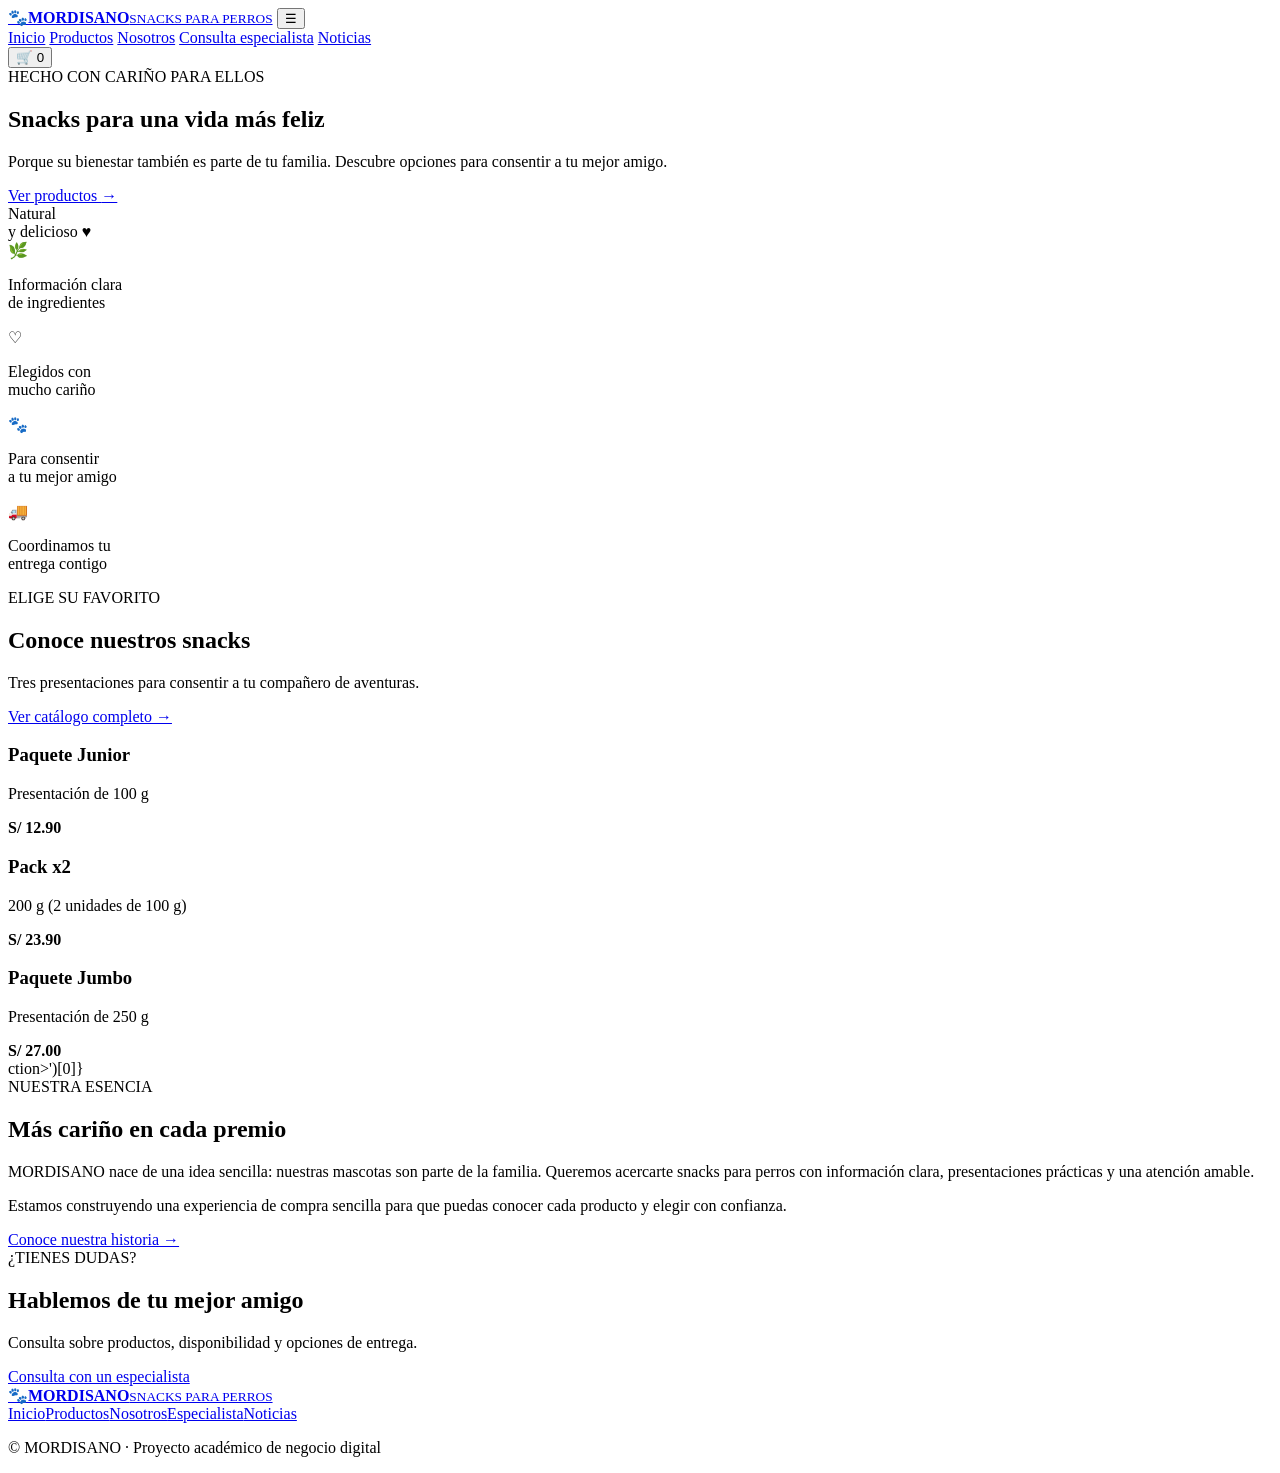
==== index.html @ e6b0bd02 "Rename index[1].html to index.html" ====
<!doctype html><html lang="es"><head><meta charset="utf-8"><meta name="viewport" content="width=device-width, initial-scale=1">
<meta name="description" content="MORDISANO: snacks para perros y una experiencia de compra cercana."><title>Inicio | MORDISANO</title><link rel="stylesheet" href="styles.css"></head><body><header class="site-header">
<a class="brand" href="index.html" aria-label="MORDISANO, inicio"><span class="paw">🐾</span><span><strong>MORDISANO</strong><small>SNACKS PARA PERROS</small></span></a>
<button class="menu-toggle" id="menuToggle" aria-label="Abrir menú" aria-expanded="false">☰</button>
<nav id="mainNav" class="nav">
<a href="index.html" data-page="index.html" target="_blank" rel="noopener">Inicio</a>
<a href="productos.html" data-page="productos.html" target="_blank" rel="noopener">Productos</a>
<a href="nosotros.html" data-page="nosotros.html" target="_blank" rel="noopener">Nosotros</a>
<a href="consultaespecialista.html" data-page="consultaespecialista.html" target="_blank" rel="noopener">Consulta especialista</a>
<a href="noticias.html" data-page="noticias.html" target="_blank" rel="noopener">Noticias</a>
</nav><div class="header-actions"><button class="cart-pill" id="cartButton" aria-label="Ver carrito">🛒 <span id="cartCount">0</span></button></div></header><main><section class="hero" id="inicio"><div class="hero-copy"><span class="eyebrow">HECHO CON CARIÑO PARA ELLOS</span><h1>Snacks para una vida más feliz</h1><p>Porque su bienestar también es parte de tu familia. Descubre opciones para consentir a tu mejor amigo.</p><a class="button" href="productos.html" target="_blank" rel="noopener">Ver productos <span>→</span></a></div><div class="hero-photo" role="img" aria-label="Perro feliz en casa"><span class="photo-note">Natural<br>y delicioso ♥</span></div></section>
<section class="benefits"><div><span>🌿</span><p>Información clara<br>de ingredientes</p></div><div><span>♡</span><p>Elegidos con<br>mucho cariño</p></div><div><span>🐾</span><p>Para consentir<br>a tu mejor amigo</p></div><div><span>🚚</span><p>Coordinamos tu<br>entrega contigo</p></div></section>
<section class="section"><div class="section-heading"><div><span class="eyebrow">ELIGE SU FAVORITO</span><h2>Conoce nuestros snacks</h2><p>Tres presentaciones para consentir a tu compañero de aventuras.</p></div><a class="text-link" href="productos.html" target="_blank" rel="noopener">Ver catálogo completo →</a></div><div class="product-grid">

<article class="product-card">

<div class="product-info">

<h3>Paquete Junior</h3>

<p>Presentación de 100 g</p>

<strong class="price">S/ 12.90</strong>

</div>

</article>

<article class="product-card">

<div class="product-info">

<h3>Pack x2</h3>

<p>200 g (2 unidades de 100 g)</p>

<strong class="price">S/ 23.90</strong>

</div>

</article>

<article class="product-card">

<div class="product-info">

<h3>Paquete Jumbo</h3>

<p>Presentación de 250 g</p>

<strong class="price">S/ 27.00</strong>

</div>

</article>

</div>ction>')[0]}</section>
<section class="about section"><div class="about-photo" role="img" aria-label="Perro descansando cómodamente"></div><div class="about-copy"><span class="eyebrow">NUESTRA ESENCIA</span><h2>Más cariño en cada premio</h2><p>MORDISANO nace de una idea sencilla: nuestras mascotas son parte de la familia. Queremos acercarte snacks para perros con información clara, presentaciones prácticas y una atención amable.</p><p>Estamos construyendo una experiencia de compra sencilla para que puedas conocer cada producto y elegir con confianza.</p><a class="text-link" href="nosotros.html" target="_blank" rel="noopener">Conoce nuestra historia →</a></div></section>
<section class="section contact"><div><span class="eyebrow">¿TIENES DUDAS?</span><h2>Hablemos de tu mejor amigo</h2><p>Consulta sobre productos, disponibilidad y opciones de entrega.</p></div><a class="button whatsapp" href="consultaespecialista.html" target="_blank" rel="noopener">Consulta con un especialista</a></section></main><footer class="footer"><a class="brand footer-brand" href="index.html" target="_blank" rel="noopener"><span class="paw">🐾</span><span><strong>MORDISANO</strong><small>SNACKS PARA PERROS</small></span></a>
<div class="footer-links"><a href="index.html" target="_blank" rel="noopener">Inicio</a><a href="productos.html" target="_blank" rel="noopener">Productos</a><a href="nosotros.html" target="_blank" rel="noopener">Nosotros</a><a href="consultaespecialista.html" target="_blank" rel="noopener">Especialista</a><a href="noticias.html" target="_blank" rel="noopener">Noticias</a></div>
<p>© <span id="year"></span> MORDISANO · Proyecto académico de negocio digital</p></footer><dialog id="cartDialog" class="cart-dialog"><div class="dialog-head"><h2>Tu carrito</h2><button id="closeCart" aria-label="Cerrar carrito">✕</button></div>
<div id="cartItems" class="cart-items"><p>Aún no has agregado productos.</p></div><div class="cart-total"><span>Total</span><strong id="cartTotal">S/ 0.00</strong></div>
<button id="checkoutButton" class="button checkout">Preparar pedido por WhatsApp</button><p class="dialog-note">Este sitio es una demostración académica. El pedido no se procesa ni se cobra automáticamente.</p></dialog><div class="toast" id="toast" role="status" aria-live="polite"></div><script src="script.js"></script><script>document.querySelectorAll('.nav a').forEach(a=>{if(a.dataset.page==='index.html')a.classList.add('active')});</script></body></html>
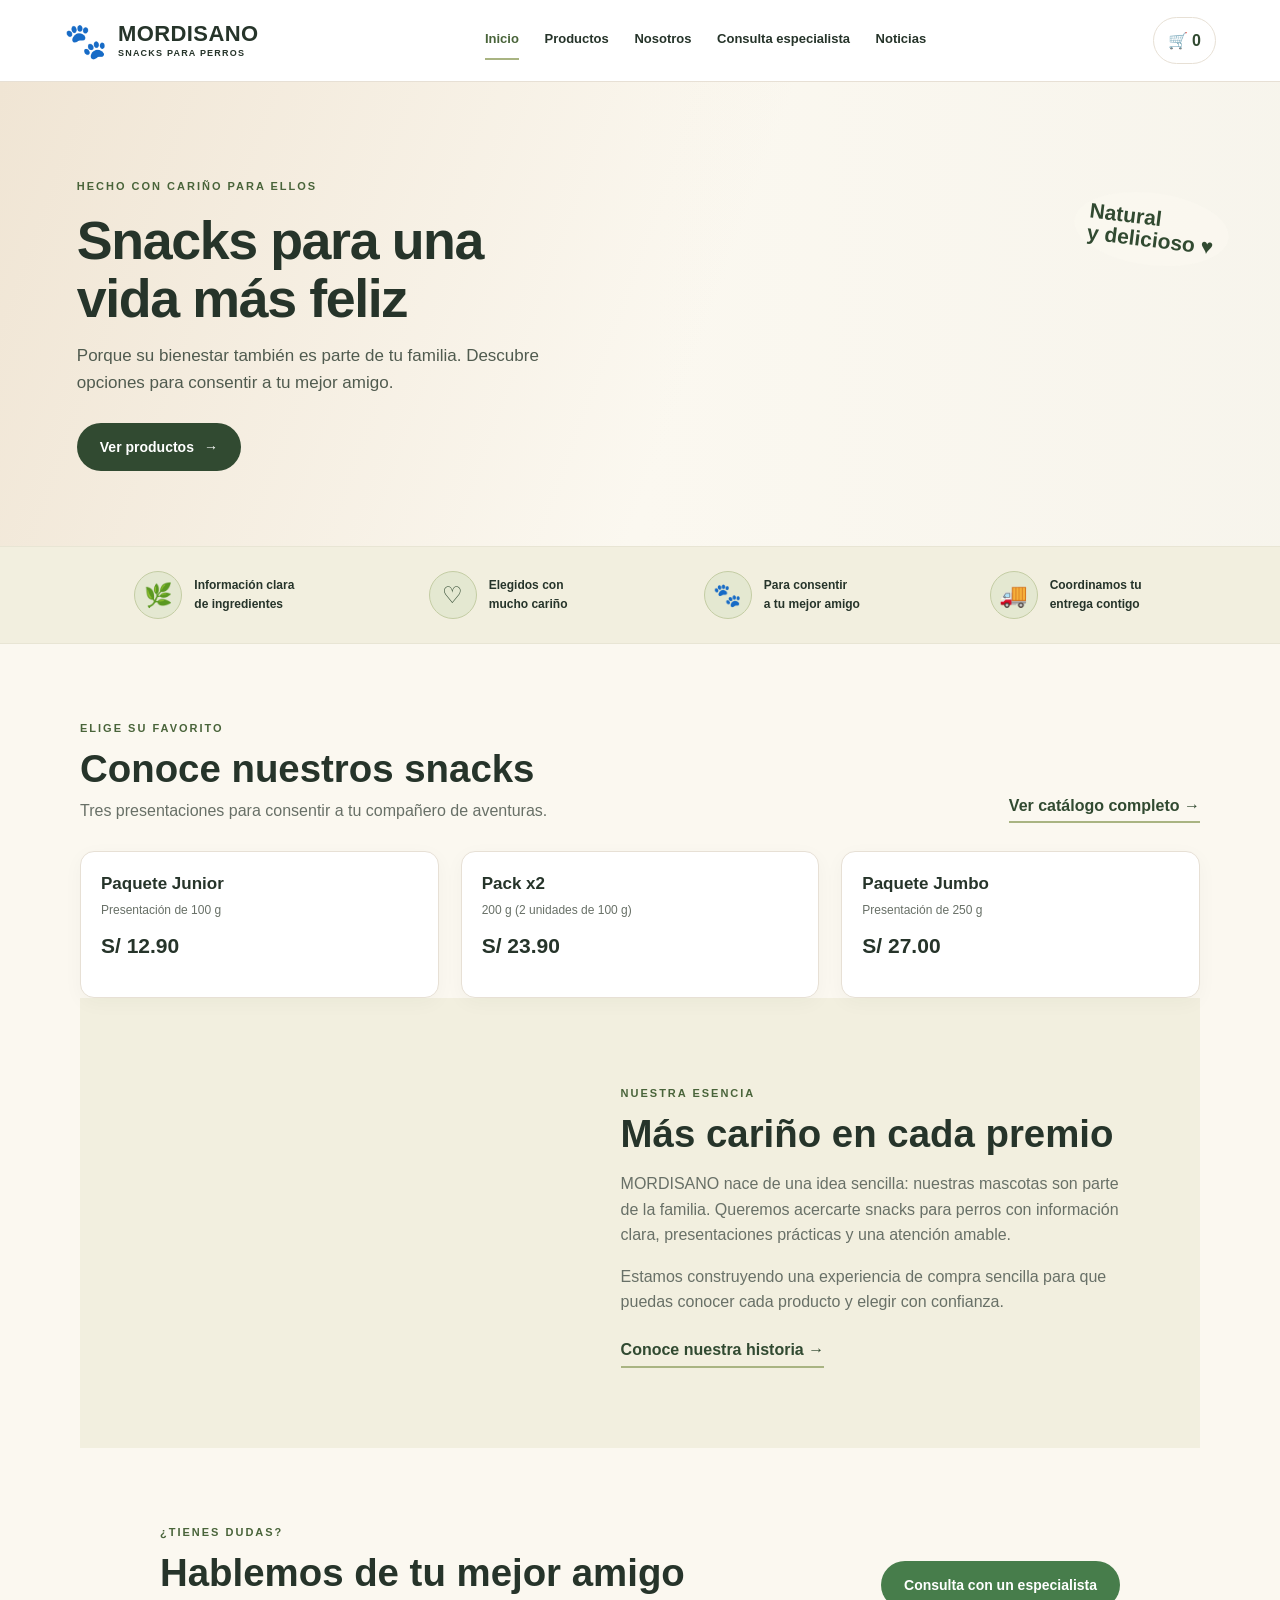
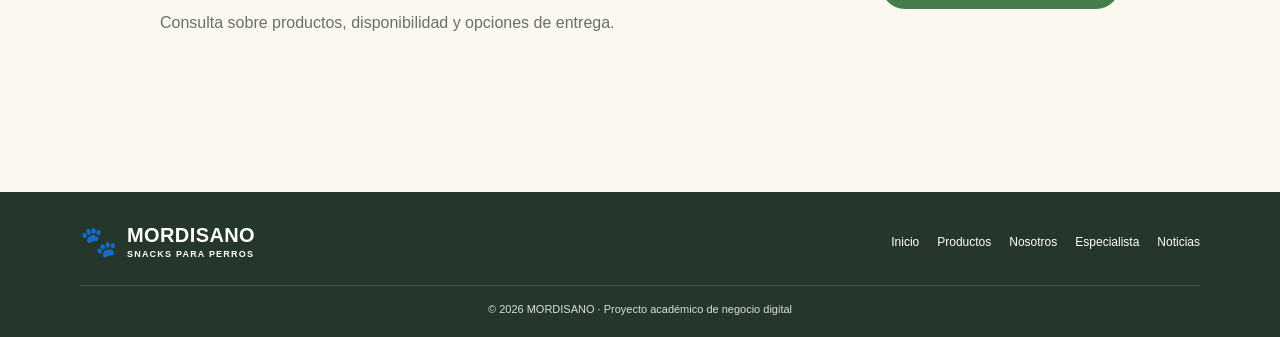
==== commit 917ba911: "Update index.html" ====
--- a/index.html
+++ b/index.html
@@ -54,7 +54,7 @@
 
 </article>
 
-</div>ction>')[0]}</section>
+</div>
 <section class="about section"><div class="about-photo" role="img" aria-label="Perro descansando cómodamente"></div><div class="about-copy"><span class="eyebrow">NUESTRA ESENCIA</span><h2>Más cariño en cada premio</h2><p>MORDISANO nace de una idea sencilla: nuestras mascotas son parte de la familia. Queremos acercarte snacks para perros con información clara, presentaciones prácticas y una atención amable.</p><p>Estamos construyendo una experiencia de compra sencilla para que puedas conocer cada producto y elegir con confianza.</p><a class="text-link" href="nosotros.html" target="_blank" rel="noopener">Conoce nuestra historia →</a></div></section>
 <section class="section contact"><div><span class="eyebrow">¿TIENES DUDAS?</span><h2>Hablemos de tu mejor amigo</h2><p>Consulta sobre productos, disponibilidad y opciones de entrega.</p></div><a class="button whatsapp" href="consultaespecialista.html" target="_blank" rel="noopener">Consulta con un especialista</a></section></main><footer class="footer"><a class="brand footer-brand" href="index.html" target="_blank" rel="noopener"><span class="paw">🐾</span><span><strong>MORDISANO</strong><small>SNACKS PARA PERROS</small></span></a>
 <div class="footer-links"><a href="index.html" target="_blank" rel="noopener">Inicio</a><a href="productos.html" target="_blank" rel="noopener">Productos</a><a href="nosotros.html" target="_blank" rel="noopener">Nosotros</a><a href="consultaespecialista.html" target="_blank" rel="noopener">Especialista</a><a href="noticias.html" target="_blank" rel="noopener">Noticias</a></div>
--- a/styles.css
+++ b/styles.css
@@ -0,0 +1,20 @@
+@import url('https://fonts.googleapis.com/css2?family=DM+Sans:wght@400;500;600;700&family=Nunito:wght@600;700;800;900&display=swap');
+:root{--green:#314a31;--green2:#49643a;--sage:#dfe5cc;--cream:#fbf8f0;--sand:#eee4d4;--ink:#26342a;--muted:#687067;--white:#fff;--line:#e7e0d5;--shadow:0 12px 32px rgba(42,55,38,.09)}
+*{box-sizing:border-box}html{scroll-behavior:smooth}body{margin:0;background:var(--cream);color:var(--ink);font-family:'DM Sans',sans-serif;line-height:1.6}a{color:inherit;text-decoration:none}button,input,textarea,select{font:inherit}button{cursor:pointer}
+.site-header{min-height:82px;display:flex;align-items:center;justify-content:space-between;padding:12px clamp(18px,5vw,76px);gap:22px;background:rgba(255,255,255,.96);border-bottom:1px solid var(--line);position:sticky;top:0;z-index:20;backdrop-filter:blur(12px)}
+.brand{display:flex;align-items:center;gap:10px;min-width:max-content}.paw{font-size:35px;line-height:1}.brand strong{font-family:'Nunito',sans-serif;font-size:22px;letter-spacing:.4px;display:block;line-height:1.15}.brand small{font-size:9px;font-weight:700;letter-spacing:1.2px;display:block}
+.nav{display:flex;align-items:center;gap:clamp(12px,2vw,28px);font-size:13px;font-weight:800}.nav a{padding:8px 0;border-bottom:2px solid transparent}.nav a:hover,.nav a.active{color:var(--green2);border-color:#a9b482}
+.header-actions{display:flex;align-items:center;gap:10px}.cart-pill{border:1px solid var(--line);background:white;border-radius:24px;padding:10px 14px;color:var(--green);font-weight:800;white-space:nowrap}.menu-toggle{display:none;background:none;border:0;font-size:25px;color:var(--green)}
+.hero{display:grid;grid-template-columns:1fr 1fr;min-height:440px;background:linear-gradient(110deg,#f0e5d4,#fbf8f0 55%);overflow:hidden}.hero-copy{padding:clamp(40px,7vw,90px) 5vw clamp(40px,7vw,75px) max(6vw,calc((100vw - 1180px)/2));align-self:center}.eyebrow{font-size:11px;letter-spacing:2px;color:var(--green2);font-weight:900}.hero h1,.page-hero h1{font-family:'Nunito',sans-serif;font-size:clamp(36px,4.2vw,59px);line-height:1.07;letter-spacing:-1.4px;margin:15px 0}.hero p{font-size:17px;color:#505b4f;max-width:480px;margin:0 0 26px}.hero-photo{min-height:390px;background:linear-gradient(90deg,rgba(251,248,240,.05),rgba(49,74,49,.02)),url('https://images.unsplash.com/photo-1552056635-6f4f1a3c4c1a?auto=format&fit=crop&w=1200&q=85') center 42%/cover;position:relative}.photo-note{position:absolute;right:8%;top:24%;font-family:'Nunito',sans-serif;font-size:21px;font-weight:900;line-height:1.05;transform:rotate(7deg);color:var(--green);background:#fbf8f0d9;padding:14px;border-radius:50%}
+.button{display:inline-flex;align-items:center;justify-content:center;gap:10px;background:var(--green);color:white;border:0;border-radius:28px;padding:13px 23px;font-size:14px;font-weight:800;transition:transform .2s,background .2s}.button:hover{background:#49643a;transform:translateY(-2px)}.button.secondary{background:#e7ebd8;color:var(--green)}.button.whatsapp{background:#477d4b}
+.benefits{display:grid;grid-template-columns:repeat(4,1fr);gap:15px;padding:24px max(5vw,calc((100vw - 1120px)/2));background:#f2efdf;border-block:1px solid #e8e5d4}.benefits div{display:flex;align-items:center;justify-content:center;gap:12px}.benefits span{display:grid;place-items:center;flex:0 0 48px;height:48px;border:1px solid #c4cda4;background:#e4e8d1;border-radius:50%;font-size:23px;color:var(--green)}.benefits p{font-size:12px;font-weight:800;margin:0}
+.section{padding:70px max(5vw,calc((100vw - 1120px)/2))}.section-heading{display:flex;justify-content:space-between;align-items:end;margin-bottom:28px;gap:20px}.section h2,.content h2{font-family:'Nunito',sans-serif;font-size:clamp(29px,3vw,39px);line-height:1.1;margin:8px 0}.section-heading p,.muted{color:var(--muted);margin:8px 0 0}.product-grid{display:grid;grid-template-columns:repeat(3,minmax(0,1fr));gap:22px}.product-card,.info-card,.article-card{border:1px solid var(--line);background:white;border-radius:14px;overflow:hidden;box-shadow:0 5px 20px rgba(42,55,38,.035)}.product-card{transition:transform .2s,box-shadow .2s}.product-card:hover{transform:translateY(-4px);box-shadow:var(--shadow)}.product-image{height:235px;background:linear-gradient(145deg,#f1e8db,#faf7f0);display:flex;align-items:center;justify-content:center;position:relative;overflow:hidden}.tag{position:absolute;top:15px;right:15px;background:#a9b482;color:#243b27;border-radius:15px;padding:5px 10px;font-size:9px;font-weight:900;letter-spacing:.8px}
+.pack{width:132px;height:166px;background:linear-gradient(110deg,#c7a77c,#f0d9b1 18%,#d9bc91 75%,#b89465);border:1px solid #b99b72;border-radius:8px 8px 12px 12px;box-shadow:8px 12px 18px #65553b24;display:flex;align-items:center;flex-direction:column;padding:20px 8px 10px;position:relative;color:#31432d;transform:rotate(-2deg)}.pack:before{content:"";position:absolute;top:8px;left:0;right:0;border-top:2px solid #b79a70;border-bottom:1px solid #b79a70;height:4px}.pack-paw{font-size:19px}.pack b{font-family:'Nunito',sans-serif;font-size:12px;letter-spacing:.4px}.pack small{font-size:5px;letter-spacing:.5px}.pack-label{margin-top:18px;background:#465a37;color:#fff;font-size:9px;font-weight:800;letter-spacing:1px;text-align:center;padding:7px 12px;border-radius:3px}.two-packs{display:flex;align-items:center;gap:6px}.small-pack{transform:scale(.88) rotate(-4deg)}.small-pack:nth-child(2){transform:scale(.88) rotate(4deg)}.small-pack .pack-label{display:none}.product-info{padding:18px 20px 20px}.product-info h3{font-size:17px;margin:0;font-weight:900}.product-info p{font-size:12px;color:var(--muted);margin:3px 0 9px}.price{font-size:21px;display:block;margin-bottom:15px}.add-to-cart{width:100%;padding:12px;font-size:12px}.notice{font-size:11px;color:var(--muted);margin:18px 0 0}
+.about{display:grid;grid-template-columns:.9fr 1.1fr;gap:52px;align-items:center;background:#f2efdf}.about-photo{min-height:310px;border-radius:16px;background:url('https://images.unsplash.com/photo-1534361960057-19889db9621e?auto=format&fit=crop&w=900&q=85') center/cover}.about-copy p{color:var(--muted);margin-bottom:14px}.text-link{display:inline-block;margin-top:8px;color:var(--green);font-weight:900;border-bottom:2px solid #a9b482;padding-bottom:3px}
+.contact{display:flex;align-items:center;justify-content:space-between;gap:30px}.contact p{color:var(--muted);max-width:540px}.footer{background:#24372a;color:white;padding:32px max(5vw,calc((100vw - 1120px)/2)) 18px;display:grid;grid-template-columns:1fr 1fr;gap:24px;align-items:center}.footer-brand .paw{font-size:30px}.footer-brand strong{font-size:20px}.footer-links{display:flex;justify-content:flex-end;gap:18px;flex-wrap:wrap;font-size:12px}.footer>p{grid-column:1/-1;text-align:center;border-top:1px solid #ffffff24;padding-top:15px;margin:0;color:#d9e0d6;font-size:11px}
+.page-hero{padding:65px max(5vw,calc((100vw - 1120px)/2));background:linear-gradient(110deg,#f0e5d4,#fbf8f0)}.page-hero h1{font-size:clamp(34px,4vw,48px);max-width:760px}.page-hero p{max-width:720px;color:var(--muted);margin-bottom:0}.content{padding:55px max(5vw,calc((100vw - 1120px)/2))}.content p{color:var(--muted)}.two-col{display:grid;grid-template-columns:1fr 1fr;gap:28px;align-items:center}.info-card{padding:25px}.info-card h3{font-family:'Nunito',sans-serif;margin:0 0 8px;font-size:21px}.detail-list{padding-left:20px;color:var(--muted)}.detail-list li{margin:8px 0}.article-grid{display:grid;grid-template-columns:repeat(3,1fr);gap:20px}.article-card{padding:22px}.article-card .article-icon{font-size:28px}.article-card h3{font-family:'Nunito',sans-serif;line-height:1.2}.article-card p{font-size:14px}.label-note{display:inline-block;background:#edf0e2;color:var(--green);font-size:10px;font-weight:900;letter-spacing:1px;padding:5px 9px;border-radius:20px}
+.form-grid{display:grid;grid-template-columns:1fr 1fr;gap:15px}.field{display:flex;flex-direction:column;gap:6px}.field.full{grid-column:1/-1}.field label{font-size:13px;font-weight:800}.field input,.field textarea,.field select{border:1px solid var(--line);border-radius:9px;background:white;padding:12px;color:var(--ink);width:100%}.field textarea{min-height:120px;resize:vertical}.faq details{background:white;border:1px solid var(--line);border-radius:10px;padding:15px 18px;margin:10px 0}.faq summary{font-weight:800;cursor:pointer}.faq details p{margin-bottom:0}
+.cart-dialog{border:0;border-radius:18px;padding:25px;width:min(460px,calc(100% - 28px));box-shadow:0 20px 80px #0004;color:var(--ink)}.cart-dialog::backdrop{background:#17231999;backdrop-filter:blur(3px)}.dialog-head{display:flex;align-items:center;justify-content:space-between}.dialog-head h2{font-family:'Nunito',sans-serif;margin:0}.dialog-head button{border:0;background:var(--sage);border-radius:50%;width:34px;height:34px}.cart-items{padding:12px 0}.cart-row{display:flex;justify-content:space-between;gap:12px;padding:10px 0;border-bottom:1px solid var(--line);font-size:14px}.cart-row button{border:0;background:none;color:#9c4c37}.cart-total{display:flex;justify-content:space-between;border-top:1px solid var(--line);padding:17px 0;font-size:18px}.checkout{width:100%}.dialog-note{font-size:11px;color:var(--muted);margin-bottom:0}.toast{position:fixed;bottom:20px;left:50%;transform:translate(-50%,20px);background:var(--green);color:white;border-radius:30px;padding:11px 20px;font-size:13px;opacity:0;pointer-events:none;transition:.25s;z-index:30}.toast.show{opacity:1;transform:translate(-50%,0)}
+@media(max-width:900px){.site-header{gap:12px}.nav{gap:11px;font-size:12px}.brand strong{font-size:19px}.cart-pill{padding:9px 11px}.product-grid,.article-grid{grid-template-columns:repeat(2,minmax(0,1fr))}}
+@media(max-width:760px){.site-header{min-height:70px;padding:8px 16px;gap:10px}.brand strong{font-size:18px}.brand small{font-size:8px}.paw{font-size:29px}.menu-toggle{display:block;margin-left:auto}.nav{display:none;position:absolute;top:69px;left:0;right:0;background:white;padding:18px 22px 22px;box-shadow:0 12px 20px #0001;flex-direction:column;align-items:stretch;gap:8px;font-size:14px}.nav.open{display:flex}.nav a{padding:8px 0}.cart-pill{padding:8px 10px;font-size:12px}.hero{grid-template-columns:1fr}.hero-copy{padding:42px 24px 30px}.hero h1{font-size:40px}.hero p{font-size:16px}.hero-photo{min-height:260px;background-position:center 40%}.photo-note{top:12%;right:6%;font-size:16px}.benefits{grid-template-columns:repeat(2,1fr);padding:20px 16px;gap:20px 8px}.benefits div{justify-content:flex-start}.benefits span{flex-basis:42px;height:42px;font-size:19px}.benefits p{font-size:11px}.section,.content{padding:45px 18px}.section-heading{align-items:flex-start;flex-direction:column;gap:8px}.product-grid,.article-grid{grid-template-columns:1fr;gap:16px}.product-card{display:grid;grid-template-columns:42% 58%;min-height:190px}.product-image{height:100%;min-height:190px}.pack{transform:scale(.82) rotate(-2deg)}.two-packs{transform:scale(.76)}.product-info{padding:18px 13px 15px;align-self:center}.product-info h3{font-size:15px}.price{font-size:19px;margin-bottom:12px}.add-to-cart{font-size:11px;padding:10px 6px}.about,.two-col{grid-template-columns:1fr;gap:24px}.about-photo{min-height:230px}.contact{align-items:flex-start;flex-direction:column}.footer{grid-template-columns:1fr;padding:28px 20px 16px}.footer-links{justify-content:flex-start;gap:14px}.footer>p{grid-column:auto}.page-hero{padding:45px 20px}.page-hero h1{font-size:36px}.form-grid{grid-template-columns:1fr}.field.full{grid-column:auto}}
+@media(prefers-reduced-motion:reduce){html{scroll-behavior:auto}*,*:before,*:after{transition:none!important}}
